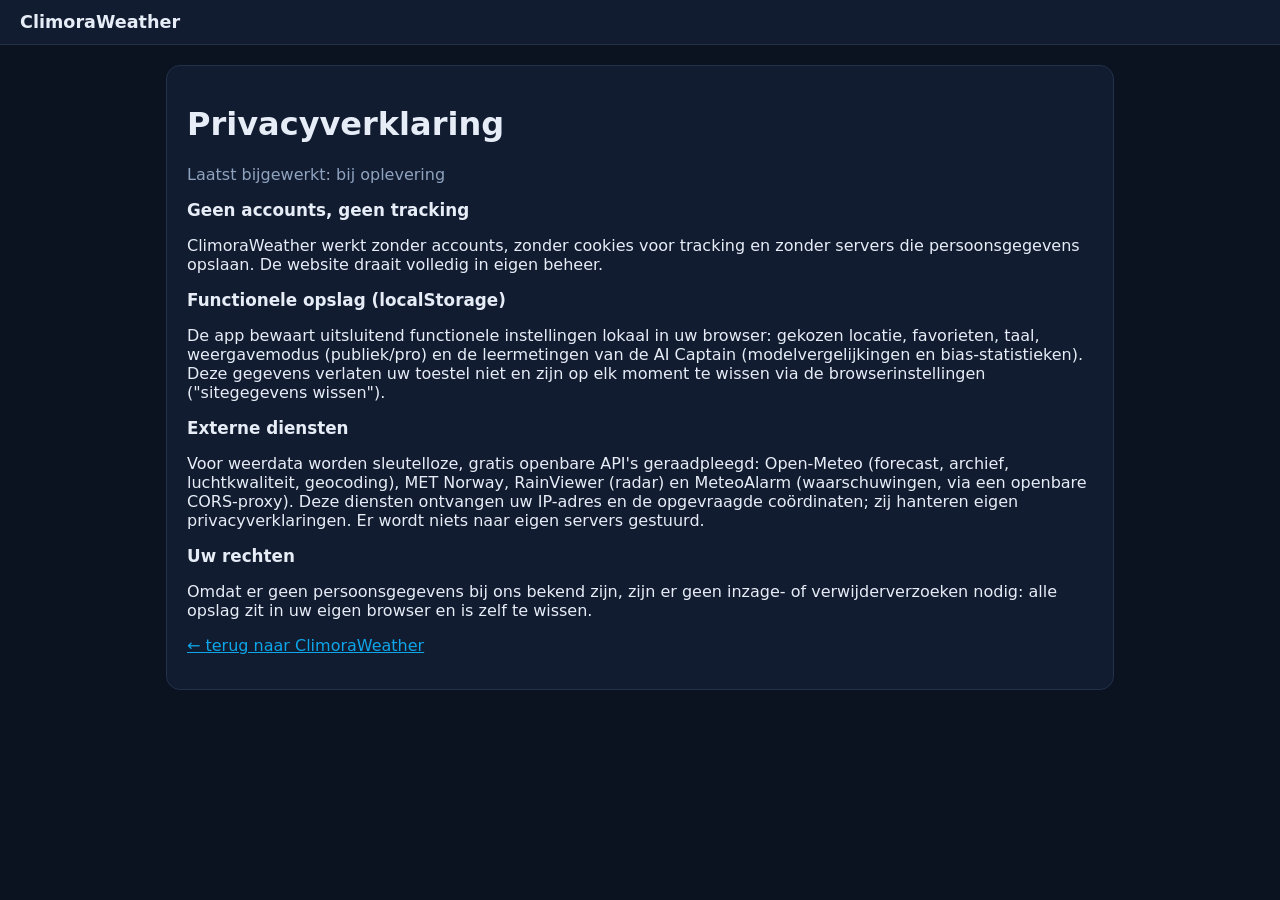
==== privacy.html @ faf6dd21 "feat: rebuild ClimoraWeather as self-hosted static weather website Replace the Python backend with a" ====
<!DOCTYPE html>
<html lang="nl">
<head>
  <meta charset="UTF-8" />
  <meta name="viewport" content="width=device-width, initial-scale=1.0" />
  <title>Privacyverklaring — ClimoraWeather</title>
  <link rel="stylesheet" href="css/style.css" />
</head>
<body>
  <header class="topbar">
    <div class="brand"><span class="brand-name">ClimoraWeather</span></div>
  </header>
  <main>
    <div class="card">
      <h1>Privacyverklaring</h1>
      <p class="muted">Laatst bijgewerkt: bij oplevering</p>
      <h2>Geen accounts, geen tracking</h2>
      <p>ClimoraWeather werkt zonder accounts, zonder cookies voor tracking en zonder servers die persoonsgegevens opslaan. De website draait volledig in eigen beheer.</p>
      <h2>Functionele opslag (localStorage)</h2>
      <p>De app bewaart uitsluitend functionele instellingen lokaal in uw browser: gekozen locatie, favorieten, taal, weergavemodus (publiek/pro) en de leermetingen van de AI Captain (modelvergelijkingen en bias-statistieken). Deze gegevens verlaten uw toestel niet en zijn op elk moment te wissen via de browserinstellingen ("sitegegevens wissen").</p>
      <h2>Externe diensten</h2>
      <p>Voor weerdata worden sleutelloze, gratis openbare API's geraadpleegd: Open-Meteo (forecast, archief, luchtkwaliteit, geocoding), MET Norway, RainViewer (radar) en MeteoAlarm (waarschuwingen, via een openbare CORS-proxy). Deze diensten ontvangen uw IP-adres en de opgevraagde coördinaten; zij hanteren eigen privacyverklaringen. Er wordt niets naar eigen servers gestuurd.</p>
      <h2>Uw rechten</h2>
      <p>Omdat er geen persoonsgegevens bij ons bekend zijn, zijn er geen inzage- of verwijderverzoeken nodig: alle opslag zit in uw eigen browser en is zelf te wissen.</p>
      <p><a href="index.html">← terug naar ClimoraWeather</a></p>
    </div>
  </main>
</body>
</html>
---- css/style.css ----
:root {
  --bg: #0b1220;
  --bg-card: #121c30;
  --bg-hover: #1a2740;
  --text: #e6edf7;
  --muted: #8fa3bf;
  --accent: #0ea5e9;
  --accent-soft: rgba(14, 165, 233, 0.15);
  --warn: #f59e0b;
  --danger: #ef4444;
  --good: #22c55e;
  --border: #22304a;
  --radius: 14px;
}

* { box-sizing: border-box; }

body {
  margin: 0;
  font-family: "Segoe UI", system-ui, -apple-system, sans-serif;
  background: var(--bg);
  color: var(--text);
  min-height: 100vh;
}

a { color: var(--accent); }

.hidden { display: none !important; }
.muted { color: var(--muted); }
.small { font-size: 0.85rem; }

/* ── Topbar ─────────────────────────────────────────── */
.topbar {
  display: flex;
  align-items: center;
  gap: 16px;
  padding: 12px 20px;
  background: var(--bg-card);
  border-bottom: 1px solid var(--border);
  position: sticky;
  top: 0;
  z-index: 1000;
  flex-wrap: wrap;
}

.brand { display: flex; align-items: center; gap: 8px; font-weight: 700; font-size: 1.1rem; }
.brand-icon { width: 28px; height: 28px; }

.search-wrap { position: relative; flex: 1 1 240px; max-width: 420px; }
#search-input {
  width: 100%;
  padding: 9px 14px;
  border-radius: 999px;
  border: 1px solid var(--border);
  background: var(--bg);
  color: var(--text);
  outline: none;
}
#search-input:focus { border-color: var(--accent); }

.search-results {
  position: absolute;
  top: 110%;
  left: 0; right: 0;
  background: var(--bg-card);
  border: 1px solid var(--border);
  border-radius: var(--radius);
  overflow: hidden;
  z-index: 1100;
  max-height: 320px;
  overflow-y: auto;
}
.search-result {
  padding: 10px 14px;
  cursor: pointer;
  display: flex;
  justify-content: space-between;
  gap: 8px;
}
.search-result:hover { background: var(--bg-hover); }

.controls { display: flex; align-items: center; gap: 8px; margin-left: auto; }
.controls select {
  background: var(--bg);
  color: var(--text);
  border: 1px solid var(--border);
  border-radius: 8px;
  padding: 7px 10px;
}
.btn-mode {
  background: var(--accent-soft);
  color: var(--accent);
  border: 1px solid var(--accent);
  border-radius: 999px;
  padding: 7px 16px;
  cursor: pointer;
  font-weight: 600;
}
.btn-small {
  background: transparent;
  border: 1px solid var(--border);
  color: var(--text);
  border-radius: 8px;
  padding: 5px 10px;
  cursor: pointer;
}

/* ── Layout ─────────────────────────────────────────── */
main { max-width: 980px; margin: 0 auto; padding: 20px 16px 60px; }

.loading { text-align: center; padding: 80px 0; }
.spinner {
  width: 42px; height: 42px;
  border: 4px solid var(--border);
  border-top-color: var(--accent);
  border-radius: 50%;
  margin: 0 auto 16px;
  animation: spin 0.9s linear infinite;
}
@keyframes spin { to { transform: rotate(360deg); } }

.error-banner {
  background: rgba(239, 68, 68, 0.12);
  border: 1px solid var(--danger);
  color: #fca5a5;
  padding: 12px 16px;
  border-radius: var(--radius);
  margin-bottom: 16px;
}

.location-bar { display: flex; align-items: baseline; gap: 12px; margin: 8px 0 16px; flex-wrap: wrap; }
.location-bar h1 { margin: 0; font-size: 1.5rem; }

.warnings {
  background: rgba(245, 158, 11, 0.12);
  border: 1px solid var(--warn);
  border-radius: var(--radius);
  padding: 12px 16px;
  margin-bottom: 16px;
}
.warnings .warn-item { margin: 4px 0; }
.warnings .warn-level { font-weight: 700; margin-right: 8px; }

.card {
  background: var(--bg-card);
  border: 1px solid var(--border);
  border-radius: var(--radius);
  padding: 18px 20px;
  margin-bottom: 18px;
}
.card h2 { margin: 0 0 14px; font-size: 1.05rem; }

/* ── Hero ───────────────────────────────────────────── */
.hero { display: flex; gap: 24px; align-items: center; flex-wrap: wrap; margin-bottom: 18px; }
.hero-main { display: flex; align-items: center; gap: 18px; }
.hero-icon svg { width: 96px; height: 96px; }
.hero-temp { font-size: 3.2rem; font-weight: 700; line-height: 1; }
.hero-desc { font-size: 1.15rem; margin-top: 4px; }
.hero-stats {
  display: grid;
  grid-template-columns: repeat(auto-fit, minmax(110px, 1fr));
  gap: 10px;
  flex: 1;
  min-width: 260px;
}
.hero-stat {
  background: var(--bg);
  border: 1px solid var(--border);
  border-radius: 10px;
  padding: 10px 12px;
}
.hero-stat .label { color: var(--muted); font-size: 0.75rem; text-transform: uppercase; letter-spacing: 0.04em; }
.hero-stat .value { font-size: 1.05rem; font-weight: 600; margin-top: 3px; }

/* ── Outdoor score ──────────────────────────────────── */
.outdoor-row { display: flex; align-items: center; gap: 20px; flex-wrap: wrap; }
.outdoor-score {
  font-size: 2.6rem;
  font-weight: 800;
  width: 96px; height: 96px;
  display: flex; align-items: center; justify-content: center;
  border-radius: 50%;
  background: var(--accent-soft);
  color: var(--accent);
  border: 3px solid var(--accent);
  flex-shrink: 0;
}
.outdoor-detail { flex: 1; min-width: 220px; }
.outdoor-detail .bar { height: 8px; border-radius: 4px; background: var(--border); margin: 6px 0 10px; }
.outdoor-detail .bar > span { display: block; height: 100%; border-radius: 4px; background: var(--accent); }

/* ── Hourly ─────────────────────────────────────────── */
.hscroll { overflow-x: auto; }
.hourly-strip { display: flex; gap: 6px; overflow-x: auto; padding-top: 10px; }
.hour-cell {
  min-width: 64px;
  background: var(--bg);
  border: 1px solid var(--border);
  border-radius: 10px;
  padding: 8px 6px;
  text-align: center;
  font-size: 0.8rem;
}
.hour-cell .h-time { color: var(--muted); }
.hour-cell .h-temp { font-weight: 700; font-size: 0.95rem; margin: 3px 0; }
.hour-cell .h-precip { color: #60a5fa; }

/* ── Daily rows ─────────────────────────────────────── */
.day-row {
  display: grid;
  grid-template-columns: 92px 40px 1fr 70px 70px 84px;
  gap: 10px;
  align-items: center;
  padding: 9px 10px;
  border-radius: 10px;
  cursor: default;
}
.day-row:nth-child(even) { background: var(--bg); }
.day-row .d-name { font-weight: 600; }
.day-row .d-icon svg { width: 28px; height: 28px; }
.day-row .d-range { text-align: right; }
.day-row .d-tmin { color: var(--muted); }
.day-row .d-precip { text-align: right; color: #60a5fa; font-size: 0.85rem; }
.temp-bar { position: relative; height: 6px; background: var(--border); border-radius: 3px; }
.temp-bar > span { position: absolute; height: 100%; border-radius: 3px; background: linear-gradient(90deg, #38bdf8, #f97316); }

.regime-row {
  display: flex;
  gap: 14px;
  align-items: baseline;
  padding: 8px 10px;
  border-radius: 10px;
  flex-wrap: wrap;
}
.regime-row:nth-child(even) { background: var(--bg); }
.regime-row .r-dates { min-width: 150px; font-weight: 600; }
.regime-badge {
  display: inline-block;
  background: var(--accent-soft);
  color: var(--accent);
  border-radius: 999px;
  padding: 3px 12px;
  font-size: 0.8rem;
  font-weight: 600;
}

/* ── Radar ──────────────────────────────────────────── */
.radar-map { height: 340px; border-radius: 10px; overflow: hidden; z-index: 0; }

/* ── Air quality ────────────────────────────────────── */
.air-grid { display: grid; grid-template-columns: repeat(auto-fit, minmax(120px, 1fr)); gap: 10px; }
.air-item { background: var(--bg); border: 1px solid var(--border); border-radius: 10px; padding: 10px 12px; }
.air-item .label { color: var(--muted); font-size: 0.75rem; text-transform: uppercase; }
.air-item .value { font-size: 1.1rem; font-weight: 700; margin-top: 3px; }

/* ── Pro panels ─────────────────────────────────────── */
.weight-row { display: flex; align-items: center; gap: 12px; margin: 8px 0; }
.weight-row .w-name { min-width: 130px; }
.weight-row .w-bar { flex: 1; height: 10px; background: var(--border); border-radius: 5px; overflow: hidden; }
.weight-row .w-bar > span { display: block; height: 100%; background: var(--accent); }
.weight-row .w-pct { min-width: 48px; text-align: right; font-variant-numeric: tabular-nums; }

.insight-item { padding: 8px 0; border-top: 1px solid var(--border); font-size: 0.9rem; }
.insight-item:first-child { border-top: none; }

.footer { text-align: center; color: var(--muted); font-size: 0.85rem; padding: 30px 16px; border-top: 1px solid var(--border); }

@media (max-width: 640px) {
  .day-row { grid-template-columns: 76px 32px 1fr 60px 60px; }
  .day-row .d-precip { display: none; }
  .hero-temp { font-size: 2.4rem; }
}
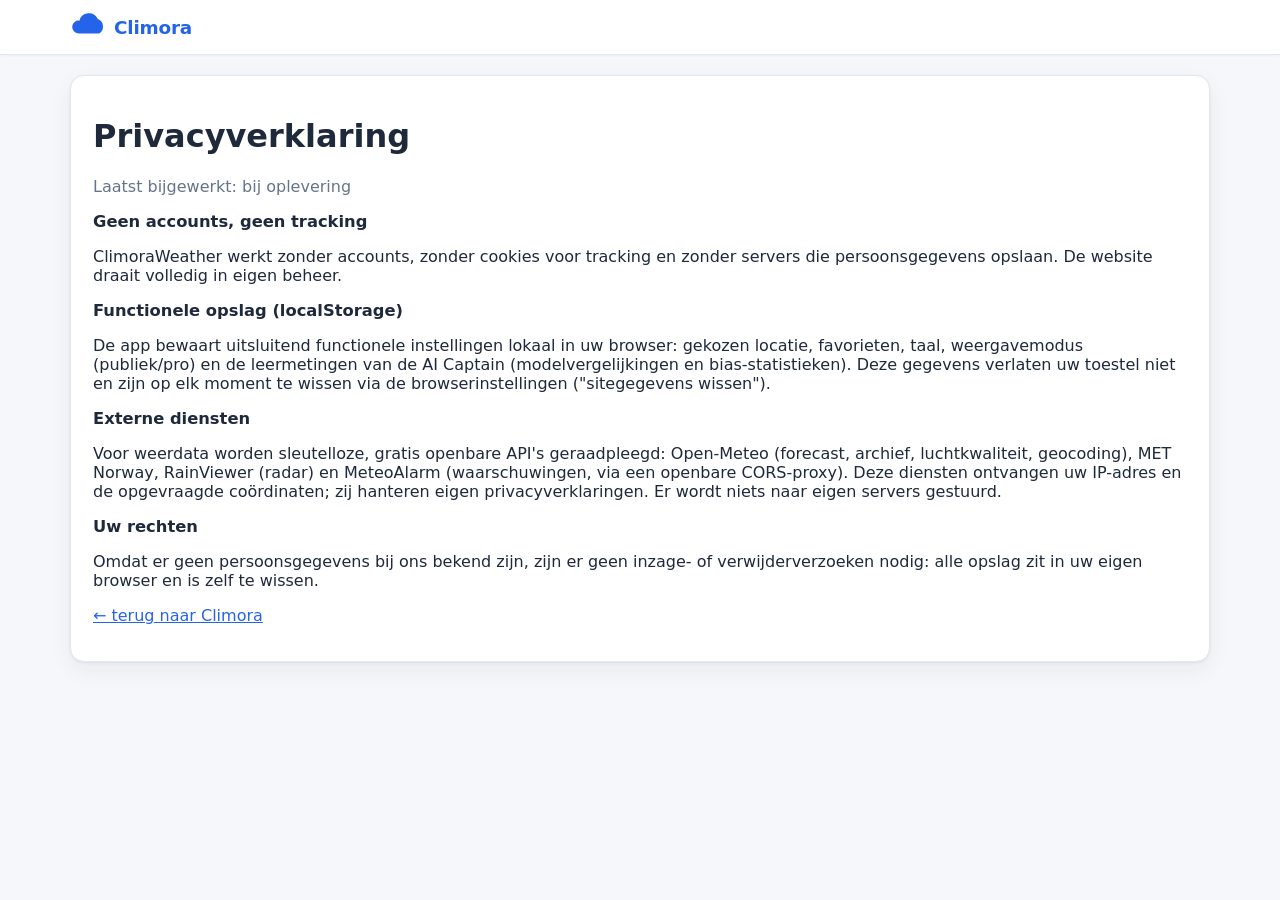
==== commit 49300312: "feat: rebuild UI to match example — light theme, desktop nav, quick overview, 24h chart Co-authored-" ====
--- a/privacy.html
+++ b/privacy.html
@@ -8,7 +8,12 @@
 </head>
 <body>
   <header class="topbar">
-    <div class="brand"><span class="brand-name">ClimoraWeather</span></div>
+    <div class="topbar-inner">
+      <div class="brand">
+        <svg class="brand-icon" viewBox="0 0 32 32" aria-hidden="true"><circle cx="22" cy="11" r="5" fill="#f59e0b"/><path d="M8 22a6 6 0 1 1 .9-11.94A9 9 0 0 1 26 8.5 7.5 7.5 0 0 1 27.5 22z" fill="#2563eb"/></svg>
+        <span class="brand-name">Climora</span>
+      </div>
+    </div>
   </header>
   <main>
     <div class="card">
@@ -22,7 +27,7 @@
       <p>Voor weerdata worden sleutelloze, gratis openbare API's geraadpleegd: Open-Meteo (forecast, archief, luchtkwaliteit, geocoding), MET Norway, RainViewer (radar) en MeteoAlarm (waarschuwingen, via een openbare CORS-proxy). Deze diensten ontvangen uw IP-adres en de opgevraagde coördinaten; zij hanteren eigen privacyverklaringen. Er wordt niets naar eigen servers gestuurd.</p>
       <h2>Uw rechten</h2>
       <p>Omdat er geen persoonsgegevens bij ons bekend zijn, zijn er geen inzage- of verwijderverzoeken nodig: alle opslag zit in uw eigen browser en is zelf te wissen.</p>
-      <p><a href="index.html">← terug naar ClimoraWeather</a></p>
+      <p><a href="index.html">← terug naar Climora</a></p>
     </div>
   </main>
 </body>
--- a/css/style.css
+++ b/css/style.css
@@ -1,15 +1,17 @@
+/* ClimoraWeather — licht thema, desktop-first (voorbeeld: lichte kaarten,
+ * blauwe accenten, navigatiebalk bovenaan). */
 :root {
-  --bg: #0b1220;
-  --bg-card: #121c30;
-  --bg-hover: #1a2740;
-  --text: #e6edf7;
-  --muted: #8fa3bf;
-  --accent: #0ea5e9;
-  --accent-soft: rgba(14, 165, 233, 0.15);
-  --warn: #f59e0b;
-  --danger: #ef4444;
-  --good: #22c55e;
-  --border: #22304a;
+  --bg: #f5f7fa;
+  --card: #ffffff;
+  --border: #e2e8f0;
+  --text: #1e293b;
+  --muted: #64748b;
+  --accent: #2563eb;
+  --accent-soft: #eff6ff;
+  --good: #16a34a;
+  --warn: #d97706;
+  --danger: #dc2626;
+  --shadow: 0 1px 3px rgba(15, 23, 42, 0.06), 0 8px 24px rgba(15, 23, 42, 0.06);
   --radius: 14px;
 }
 
@@ -20,253 +22,353 @@
   font-family: "Segoe UI", system-ui, -apple-system, sans-serif;
   background: var(--bg);
   color: var(--text);
-  min-height: 100vh;
+  font-variant-numeric: tabular-nums;
 }
 
 a { color: var(--accent); }
-
 .hidden { display: none !important; }
 .muted { color: var(--muted); }
 .small { font-size: 0.85rem; }
 
-/* ── Topbar ─────────────────────────────────────────── */
+/* ── Laadscherm ─────────────────────────────────────── */
+.loading-screen {
+  min-height: 100vh;
+  display: flex;
+  flex-direction: column;
+  align-items: center;
+  justify-content: center;
+  gap: 10px;
+}
+.spinner {
+  width: 44px; height: 44px;
+  border: 4px solid var(--border);
+  border-top-color: var(--accent);
+  border-radius: 50%;
+  animation: spin 0.9s linear infinite;
+}
+@keyframes spin { to { transform: rotate(360deg); } }
+.loading-brand { font-weight: 700; font-size: 1.15rem; margin: 8px 0 0; }
+.loading-step { color: var(--muted); font-size: 0.9rem; }
+
+/* ── Header ─────────────────────────────────────────── */
 .topbar {
-  display: flex;
-  align-items: center;
-  gap: 16px;
-  padding: 12px 20px;
-  background: var(--bg-card);
+  background: var(--card);
   border-bottom: 1px solid var(--border);
   position: sticky;
   top: 0;
   z-index: 1000;
+  box-shadow: 0 1px 2px rgba(15, 23, 42, 0.04);
+}
+.topbar-inner {
+  max-width: 1180px;
+  margin: 0 auto;
+  padding: 10px 20px;
+  display: flex;
+  align-items: center;
+  gap: 20px;
   flex-wrap: wrap;
 }
-
-.brand { display: flex; align-items: center; gap: 8px; font-weight: 700; font-size: 1.1rem; }
-.brand-icon { width: 28px; height: 28px; }
-
-.search-wrap { position: relative; flex: 1 1 240px; max-width: 420px; }
-#search-input {
+.brand { display: flex; align-items: center; gap: 10px; cursor: pointer; }
+.brand-icon { width: 34px; height: 34px; }
+.brand-name { font-weight: 800; font-size: 1.15rem; color: var(--accent); letter-spacing: -0.01em; }
+.brand-loc {
+  display: block;
+  font-weight: 800;
+  font-size: 0.72rem;
+  letter-spacing: 0.14em;
+  text-transform: uppercase;
+  color: var(--muted);
+}
+
+.nav-tabs { display: flex; gap: 4px; flex-wrap: wrap; }
+.nav-tab {
+  border: none;
+  background: transparent;
+  color: var(--muted);
+  font-weight: 600;
+  font-size: 0.86rem;
+  padding: 8px 14px;
+  border-radius: 10px;
+  cursor: pointer;
+  transition: background 0.15s, color 0.15s;
+}
+.nav-tab:hover { background: var(--accent-soft); color: var(--accent); }
+.nav-tab.active { background: var(--accent-soft); color: var(--accent); font-weight: 700; }
+
+.topbar-right { margin-left: auto; display: flex; align-items: center; gap: 10px; }
+.live-clock { font-size: 0.8rem; color: var(--muted); font-weight: 600; }
+.topbar-right select {
+  border: 1px solid var(--border);
+  border-radius: 8px;
+  padding: 6px 8px;
+  background: var(--card);
+  color: var(--text);
+  font-weight: 600;
+}
+.icon-btn {
+  width: 36px; height: 36px;
+  border: 1px solid var(--border);
+  background: var(--card);
+  border-radius: 10px;
+  cursor: pointer;
+  color: var(--text);
+  display: flex; align-items: center; justify-content: center;
+}
+.icon-btn svg { width: 17px; height: 17px; }
+.icon-btn:hover { background: var(--accent-soft); color: var(--accent); border-color: var(--accent); }
+
+.search-panel {
+  max-width: 1180px;
+  margin: 0 auto;
+  padding: 0 20px 12px;
+  position: relative;
+}
+.search-panel input {
   width: 100%;
-  padding: 9px 14px;
-  border-radius: 999px;
-  border: 1px solid var(--border);
-  background: var(--bg);
-  color: var(--text);
+  padding: 10px 16px;
+  border-radius: 10px;
+  border: 1px solid var(--border);
+  font-size: 0.95rem;
   outline: none;
 }
-#search-input:focus { border-color: var(--accent); }
-
+.search-panel input:focus { border-color: var(--accent); }
 .search-results {
   position: absolute;
-  top: 110%;
-  left: 0; right: 0;
-  background: var(--bg-card);
+  left: 20px; right: 20px;
+  background: var(--card);
   border: 1px solid var(--border);
   border-radius: var(--radius);
+  box-shadow: var(--shadow);
   overflow: hidden;
-  z-index: 1100;
   max-height: 320px;
   overflow-y: auto;
 }
 .search-result {
-  padding: 10px 14px;
+  padding: 10px 16px;
   cursor: pointer;
   display: flex;
   justify-content: space-between;
-  gap: 8px;
-}
-.search-result:hover { background: var(--bg-hover); }
-
-.controls { display: flex; align-items: center; gap: 8px; margin-left: auto; }
-.controls select {
-  background: var(--bg);
-  color: var(--text);
-  border: 1px solid var(--border);
-  border-radius: 8px;
-  padding: 7px 10px;
-}
-.btn-mode {
-  background: var(--accent-soft);
-  color: var(--accent);
-  border: 1px solid var(--accent);
-  border-radius: 999px;
-  padding: 7px 16px;
-  cursor: pointer;
-  font-weight: 600;
-}
-.btn-small {
-  background: transparent;
-  border: 1px solid var(--border);
-  color: var(--text);
-  border-radius: 8px;
-  padding: 5px 10px;
-  cursor: pointer;
-}
+  gap: 10px;
+}
+.search-result:hover { background: var(--accent-soft); }
 
 /* ── Layout ─────────────────────────────────────────── */
-main { max-width: 980px; margin: 0 auto; padding: 20px 16px 60px; }
-
-.loading { text-align: center; padding: 80px 0; }
-.spinner {
-  width: 42px; height: 42px;
-  border: 4px solid var(--border);
-  border-top-color: var(--accent);
-  border-radius: 50%;
-  margin: 0 auto 16px;
-  animation: spin 0.9s linear infinite;
-}
-@keyframes spin { to { transform: rotate(360deg); } }
-
-.error-banner {
-  background: rgba(239, 68, 68, 0.12);
-  border: 1px solid var(--danger);
-  color: #fca5a5;
+main { max-width: 1180px; margin: 0 auto; padding: 20px; }
+
+.error-banner, .warnings {
+  max-width: 1180px;
+  margin: 14px auto 0;
   padding: 12px 16px;
   border-radius: var(--radius);
-  margin-bottom: 16px;
-}
-
-.location-bar { display: flex; align-items: baseline; gap: 12px; margin: 8px 0 16px; flex-wrap: wrap; }
-.location-bar h1 { margin: 0; font-size: 1.5rem; }
-
-.warnings {
-  background: rgba(245, 158, 11, 0.12);
-  border: 1px solid var(--warn);
-  border-radius: var(--radius);
-  padding: 12px 16px;
-  margin-bottom: 16px;
-}
+}
+.error-banner { background: #fef2f2; border: 1px solid #fecaca; color: #b91c1c; }
+.warnings { background: #fffbeb; border: 1px solid #fde68a; }
 .warnings .warn-item { margin: 4px 0; }
 .warnings .warn-level { font-weight: 700; margin-right: 8px; }
+.warnings.code-rood { background: #fef2f2; border-color: #fca5a5; }
+.warnings.code-oranje { background: #fff7ed; border-color: #fdba74; }
 
 .card {
-  background: var(--bg-card);
+  background: var(--card);
   border: 1px solid var(--border);
   border-radius: var(--radius);
-  padding: 18px 20px;
-  margin-bottom: 18px;
-}
-.card h2 { margin: 0 0 14px; font-size: 1.05rem; }
-
-/* ── Hero ───────────────────────────────────────────── */
-.hero { display: flex; gap: 24px; align-items: center; flex-wrap: wrap; margin-bottom: 18px; }
-.hero-main { display: flex; align-items: center; gap: 18px; }
-.hero-icon svg { width: 96px; height: 96px; }
-.hero-temp { font-size: 3.2rem; font-weight: 700; line-height: 1; }
-.hero-desc { font-size: 1.15rem; margin-top: 4px; }
-.hero-stats {
-  display: grid;
-  grid-template-columns: repeat(auto-fit, minmax(110px, 1fr));
-  gap: 10px;
-  flex: 1;
-  min-width: 260px;
-}
-.hero-stat {
-  background: var(--bg);
-  border: 1px solid var(--border);
-  border-radius: 10px;
-  padding: 10px 12px;
-}
-.hero-stat .label { color: var(--muted); font-size: 0.75rem; text-transform: uppercase; letter-spacing: 0.04em; }
-.hero-stat .value { font-size: 1.05rem; font-weight: 600; margin-top: 3px; }
-
-/* ── Outdoor score ──────────────────────────────────── */
-.outdoor-row { display: flex; align-items: center; gap: 20px; flex-wrap: wrap; }
-.outdoor-score {
-  font-size: 2.6rem;
+  padding: 20px 22px;
+  box-shadow: var(--shadow);
+}
+.card h2 { margin: 0 0 12px; font-size: 1.02rem; }
+.section-title { font-size: 1.02rem; margin: 22px 4px 12px; }
+
+.grid-2 { display: grid; grid-template-columns: 1.15fr 1fr; gap: 16px; }
+.grid-4 { display: grid; grid-template-columns: repeat(4, 1fr); gap: 16px; }
+
+/* ── Hero-kaart ─────────────────────────────────────── */
+.hero-verdict { color: var(--good); font-size: 1.15rem; margin-bottom: 6px; }
+.hero-verdict.moderate { color: var(--warn); }
+.hero-verdict.bad { color: var(--danger); }
+.hero-temp-row { display: flex; align-items: baseline; gap: 14px; flex-wrap: wrap; }
+.hero-temp { font-size: 3.6rem; font-weight: 800; letter-spacing: -0.03em; }
+.hero-feels { color: var(--muted); font-size: 0.95rem; }
+.hero-desc { margin: 6px 0 14px; font-size: 0.98rem; }
+.hero-details { list-style: none; margin: 0; padding: 0; }
+.hero-details li {
+  padding: 5px 0;
+  border-top: 1px solid var(--border);
+  font-size: 0.9rem;
+  color: var(--muted);
+}
+.hero-details li strong { color: var(--text); }
+
+/* ── Radar-kaart ────────────────────────────────────── */
+.radar-card-head { display: flex; align-items: center; justify-content: space-between; margin-bottom: 10px; }
+.radar-card-head h2 { margin: 0; }
+.hd-live {
+  font-size: 0.65rem;
   font-weight: 800;
-  width: 96px; height: 96px;
-  display: flex; align-items: center; justify-content: center;
-  border-radius: 50%;
-  background: var(--accent-soft);
-  color: var(--accent);
-  border: 3px solid var(--accent);
-  flex-shrink: 0;
-}
-.outdoor-detail { flex: 1; min-width: 220px; }
-.outdoor-detail .bar { height: 8px; border-radius: 4px; background: var(--border); margin: 6px 0 10px; }
-.outdoor-detail .bar > span { display: block; height: 100%; border-radius: 4px; background: var(--accent); }
-
-/* ── Hourly ─────────────────────────────────────────── */
-.hscroll { overflow-x: auto; }
-.hourly-strip { display: flex; gap: 6px; overflow-x: auto; padding-top: 10px; }
+  letter-spacing: 0.12em;
+  color: var(--danger);
+  background: #fef2f2;
+  border: 1px solid #fecaca;
+  border-radius: 999px;
+  padding: 3px 9px;
+}
+.radar-mini { height: 230px; border-radius: 10px; overflow: hidden; z-index: 0; }
+.radar-line { margin: 10px 2px 4px; font-size: 0.9rem; }
+.btn-primary {
+  margin-top: 10px;
+  width: 100%;
+  padding: 10px 16px;
+  border: none;
+  border-radius: 10px;
+  background: var(--accent);
+  color: #fff;
+  font-weight: 700;
+  font-size: 0.9rem;
+  cursor: pointer;
+}
+.btn-primary:hover { background: #1d4ed8; }
+.btn-secondary {
+  margin-top: 12px;
+  width: 100%;
+  padding: 9px 16px;
+  border: 1px solid var(--border);
+  border-radius: 10px;
+  background: var(--card);
+  color: var(--text);
+  font-weight: 600;
+  font-size: 0.85rem;
+  cursor: pointer;
+}
+.btn-secondary:hover { background: var(--accent-soft); border-color: var(--accent); color: var(--accent); }
+
+/* ── Snel overzicht ─────────────────────────────────── */
+.ov-card { padding: 16px 18px; }
+.ov-card .ov-label {
+  display: flex; align-items: center; gap: 7px;
+  font-size: 0.72rem;
+  font-weight: 700;
+  text-transform: uppercase;
+  letter-spacing: 0.08em;
+  color: var(--muted);
+  margin-bottom: 8px;
+}
+.ov-card .ov-icon { width: 17px; height: 17px; }
+.ov-value { font-size: 1.7rem; font-weight: 800; letter-spacing: -0.02em; }
+.ov-value.good { color: var(--good); }
+.ov-value.warn { color: var(--warn); }
+.ov-value.bad { color: var(--danger); }
+.ov-sub { font-size: 0.85rem; color: var(--muted); margin-top: 3px; }
+.ov-sub + .ov-sub { margin-top: 1px; }
+
+/* ── 24-uursblok ────────────────────────────────────── */
+.hour-strip { display: flex; gap: 6px; overflow-x: auto; padding: 12px 0 4px; }
 .hour-cell {
-  min-width: 64px;
-  background: var(--bg);
+  min-width: 62px;
   border: 1px solid var(--border);
   border-radius: 10px;
   padding: 8px 6px;
   text-align: center;
-  font-size: 0.8rem;
-}
-.hour-cell .h-time { color: var(--muted); }
-.hour-cell .h-temp { font-weight: 700; font-size: 0.95rem; margin: 3px 0; }
-.hour-cell .h-precip { color: #60a5fa; }
-
-/* ── Daily rows ─────────────────────────────────────── */
+  font-size: 0.78rem;
+}
+.hour-cell.now { border-color: var(--accent); background: var(--accent-soft); }
+.hour-cell .h-time { color: var(--muted); font-weight: 600; }
+.hour-cell .h-icon svg { width: 26px; height: 26px; }
+.hour-cell .h-temp { font-weight: 700; font-size: 0.92rem; margin: 2px 0; }
+.hour-cell .h-precip { color: var(--accent); }
+.hscroll { overflow-x: auto; }
+
+/* ── Dagrijen ───────────────────────────────────────── */
 .day-row {
   display: grid;
-  grid-template-columns: 92px 40px 1fr 70px 70px 84px;
+  grid-template-columns: 108px 36px 1fr 74px 80px;
   gap: 10px;
   align-items: center;
-  padding: 9px 10px;
-  border-radius: 10px;
-  cursor: default;
-}
-.day-row:nth-child(even) { background: var(--bg); }
-.day-row .d-name { font-weight: 600; }
+  padding: 10px 12px;
+  border-radius: 10px;
+  border: 1px solid transparent;
+  cursor: pointer;
+}
+.day-row:hover { background: var(--accent-soft); }
+.day-row.selected { border-color: var(--accent); background: var(--accent-soft); }
+.day-row .d-name { font-weight: 600; font-size: 0.92rem; }
+.day-row .d-name .d-ai {
+  display: inline-block;
+  font-size: 0.62rem;
+  font-weight: 800;
+  color: #7c3aed;
+  background: #f3e8ff;
+  border-radius: 999px;
+  padding: 1px 7px;
+  margin-left: 6px;
+  vertical-align: middle;
+}
 .day-row .d-icon svg { width: 28px; height: 28px; }
-.day-row .d-range { text-align: right; }
+.day-row .d-label { color: var(--muted); font-size: 0.8rem; }
+.day-row .d-precip { text-align: right; color: var(--accent); font-size: 0.85rem; }
+.day-row .d-range { text-align: right; white-space: nowrap; }
 .day-row .d-tmin { color: var(--muted); }
-.day-row .d-precip { text-align: right; color: #60a5fa; font-size: 0.85rem; }
 .temp-bar { position: relative; height: 6px; background: var(--border); border-radius: 3px; }
-.temp-bar > span { position: absolute; height: 100%; border-radius: 3px; background: linear-gradient(90deg, #38bdf8, #f97316); }
-
-.regime-row {
-  display: flex;
-  gap: 14px;
-  align-items: baseline;
-  padding: 8px 10px;
-  border-radius: 10px;
-  flex-wrap: wrap;
-}
-.regime-row:nth-child(even) { background: var(--bg); }
-.regime-row .r-dates { min-width: 150px; font-weight: 600; }
-.regime-badge {
-  display: inline-block;
-  background: var(--accent-soft);
-  color: var(--accent);
-  border-radius: 999px;
-  padding: 3px 12px;
-  font-size: 0.8rem;
-  font-weight: 600;
-}
-
-/* ── Radar ──────────────────────────────────────────── */
-.radar-map { height: 340px; border-radius: 10px; overflow: hidden; z-index: 0; }
-
-/* ── Air quality ────────────────────────────────────── */
-.air-grid { display: grid; grid-template-columns: repeat(auto-fit, minmax(120px, 1fr)); gap: 10px; }
-.air-item { background: var(--bg); border: 1px solid var(--border); border-radius: 10px; padding: 10px 12px; }
-.air-item .label { color: var(--muted); font-size: 0.75rem; text-transform: uppercase; }
-.air-item .value { font-size: 1.1rem; font-weight: 700; margin-top: 3px; }
-
-/* ── Pro panels ─────────────────────────────────────── */
+.temp-bar > span { position: absolute; height: 100%; border-radius: 3px; background: linear-gradient(90deg, #60a5fa, #f97316); }
+
+/* ── Regimes ────────────────────────────────────────── */
+.regime-row { display: flex; gap: 12px; padding: 10px 4px; border-top: 1px solid var(--border); }
+.regime-row:first-child { border-top: none; }
+.regime-row .r-icon { font-size: 1.2rem; }
+.regime-row .r-body { flex: 1; min-width: 0; }
+.regime-row .r-head { display: flex; align-items: baseline; gap: 10px; flex-wrap: wrap; }
+.regime-row .r-name { font-weight: 700; font-size: 0.9rem; }
+.regime-row .r-days { color: var(--muted); font-size: 0.78rem; margin-left: auto; }
+.regime-row .r-pct { font-weight: 800; color: #7c3aed; }
+.regime-row .r-bar { height: 4px; border-radius: 2px; background: var(--border); margin: 5px 0; overflow: hidden; }
+.regime-row .r-bar > span { display: block; height: 100%; background: linear-gradient(90deg, #a78bfa, #ddd6fe); }
+.regime-row .r-desc { font-size: 0.8rem; color: var(--muted); }
+.regime-row .r-meta { font-size: 0.75rem; color: var(--muted); margin-top: 3px; display: flex; gap: 12px; flex-wrap: wrap; }
+
+/* ── Radar-pagina ───────────────────────────────────── */
+.radar-map { height: 460px; border-radius: 10px; overflow: hidden; z-index: 0; }
+
+/* ── Pro-panelen ────────────────────────────────────── */
 .weight-row { display: flex; align-items: center; gap: 12px; margin: 8px 0; }
-.weight-row .w-name { min-width: 130px; }
+.weight-row .w-name { min-width: 130px; font-size: 0.88rem; }
 .weight-row .w-bar { flex: 1; height: 10px; background: var(--border); border-radius: 5px; overflow: hidden; }
 .weight-row .w-bar > span { display: block; height: 100%; background: var(--accent); }
-.weight-row .w-pct { min-width: 48px; text-align: right; font-variant-numeric: tabular-nums; }
-
-.insight-item { padding: 8px 0; border-top: 1px solid var(--border); font-size: 0.9rem; }
+.weight-row .w-pct { min-width: 44px; text-align: right; font-weight: 700; }
+.insight-item { padding: 8px 0; border-top: 1px solid var(--border); font-size: 0.88rem; }
 .insight-item:first-child { border-top: none; }
-
-.footer { text-align: center; color: var(--muted); font-size: 0.85rem; padding: 30px 16px; border-top: 1px solid var(--border); }
-
+.air-grid { display: grid; grid-template-columns: repeat(auto-fit, minmax(130px, 1fr)); gap: 10px; }
+.air-item { background: var(--bg); border: 1px solid var(--border); border-radius: 10px; padding: 10px 12px; }
+.air-item .label { color: var(--muted); font-size: 0.72rem; text-transform: uppercase; letter-spacing: 0.06em; }
+.air-item .value { font-size: 1.05rem; font-weight: 700; margin-top: 3px; }
+
+/* ── Footer + cookie ────────────────────────────────── */
+.footer { max-width: 1180px; margin: 0 auto; padding: 24px 20px 40px; font-size: 0.88rem; }
+.footer p { margin: 4px 0; }
+
+.cookie-notice {
+  position: fixed;
+  left: 16px; right: 16px; bottom: 16px;
+  max-width: 720px;
+  margin: 0 auto;
+  background: var(--card);
+  border: 1px solid var(--border);
+  border-radius: var(--radius);
+  box-shadow: var(--shadow);
+  padding: 14px 18px;
+  display: flex;
+  align-items: center;
+  gap: 14px;
+  z-index: 2000;
+  font-size: 0.85rem;
+  color: var(--muted);
+}
+.cookie-notice .btn-primary { width: auto; margin: 0; padding: 8px 18px; flex-shrink: 0; }
+
+@media (max-width: 900px) {
+  .grid-4 { grid-template-columns: repeat(2, 1fr); }
+}
 @media (max-width: 640px) {
-  .day-row { grid-template-columns: 76px 32px 1fr 60px 60px; }
+  .grid-2 { grid-template-columns: 1fr; }
+  .day-row { grid-template-columns: 92px 32px 1fr 64px; }
   .day-row .d-precip { display: none; }
-  .hero-temp { font-size: 2.4rem; }
-}
+  .nav-tabs { order: 3; width: 100%; overflow-x: auto; }
+  .live-clock { display: none; }
+}
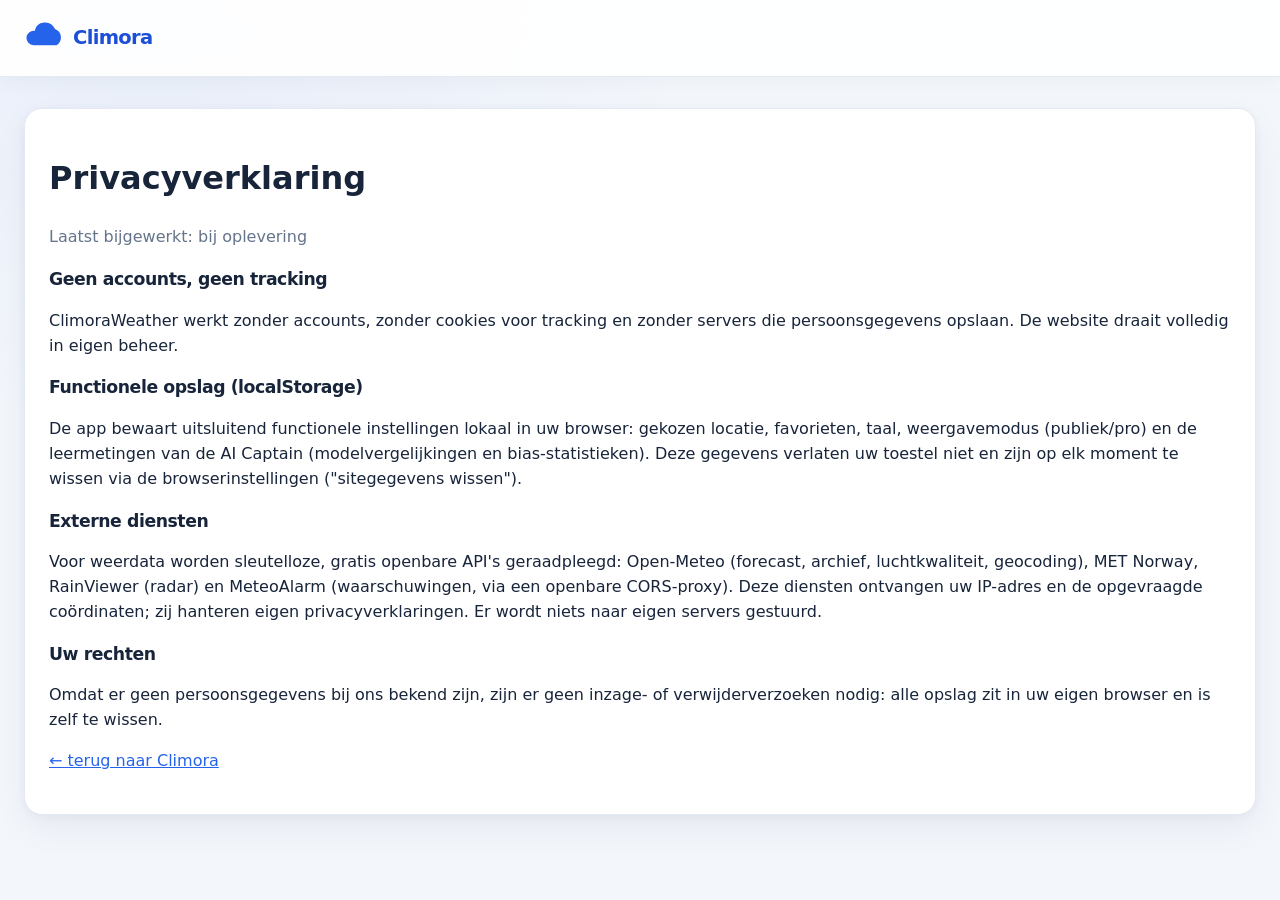
==== commit 4129d66c: "feat: install ui-refresh.css patch — 10 review rondes, donker thema, mobiele breakpoints Co-authored" ====
--- a/privacy.html
+++ b/privacy.html
@@ -5,6 +5,7 @@
   <meta name="viewport" content="width=device-width, initial-scale=1.0" />
   <title>Privacyverklaring — ClimoraWeather</title>
   <link rel="stylesheet" href="css/style.css" />
+  <link rel="stylesheet" href="css/ui-refresh.css" />
 </head>
 <body>
   <header class="topbar">
--- a/css/style.css
+++ b/css/style.css
@@ -181,22 +181,52 @@
 .grid-2 { display: grid; grid-template-columns: 1.15fr 1fr; gap: 16px; }
 .grid-4 { display: grid; grid-template-columns: repeat(4, 1fr); gap: 16px; }
 
-/* ── Hero-kaart ─────────────────────────────────────── */
-.hero-verdict { color: var(--good); font-size: 1.15rem; margin-bottom: 6px; }
-.hero-verdict.moderate { color: var(--warn); }
-.hero-verdict.bad { color: var(--danger); }
-.hero-temp-row { display: flex; align-items: baseline; gap: 14px; flex-wrap: wrap; }
-.hero-temp { font-size: 3.6rem; font-weight: 800; letter-spacing: -0.03em; }
-.hero-feels { color: var(--muted); font-size: 0.95rem; }
-.hero-desc { margin: 6px 0 14px; font-size: 0.98rem; }
+/* ── Hero-kaart: dynamische hemel-gradient ───── */
+.hero-card {
+  position: relative;
+  color: #fff;
+  border: none;
+  padding: 22px 24px;
+  border-radius: var(--radius);
+  box-shadow: 0 10px 30px rgba(15, 23, 42, 0.18);
+  overflow: hidden;
+  transition: background 0.6s ease;
+}
+.sky-clear { background: linear-gradient(135deg, #1d4ed8 0%, #3b82f6 45%, #60a5fa 100%); }
+.sky-cloudy { background: linear-gradient(135deg, #475569 0%, #64748b 55%, #94a3b8 100%); }
+.sky-rain { background: linear-gradient(135deg, #334155 0%, #475569 55%, #64748b 100%); }
+.sky-storm { background: linear-gradient(135deg, #0f172a 0%, #1e293b 55%, #334155 100%); }
+.sky-night { background: linear-gradient(135deg, #0f172a 0%, #1e293b 55%, #334155 100%); }
+.hero-top { display: flex; align-items: center; justify-content: space-between; gap: 10px; }
+.hero-verdict { color: #fff; font-size: 1.12rem; margin: 0; }
+.hero-verdict.moderate { color: #fde68a; }
+.hero-verdict.bad { color: #fecaca; }
+.hero-card .hd-live { color: #fff; background: rgba(255, 255, 255, 0.18); border-color: rgba(255, 255, 255, 0.35); }
+.hero-main { display: flex; align-items: center; gap: 18px; margin: 10px 0 2px; }
+.hero-icon svg { width: 84px; height: 84px; filter: drop-shadow(0 4px 10px rgba(0, 0, 0, 0.25)); }
+.hero-temp-block { display: flex; flex-direction: column; }
+.hero-temp { font-size: 4rem; font-weight: 800; letter-spacing: -0.04em; line-height: 1.05; }
+.hero-feels { color: rgba(255, 255, 255, 0.85); font-size: 0.92rem; }
+.hero-desc { margin: 4px 0 0; font-size: 0.98rem; color: rgba(255, 255, 255, 0.92); }
+.hero-chips { display: flex; flex-wrap: wrap; gap: 8px; margin: 12px 0 14px; }
+.chip {
+  background: rgba(255, 255, 255, 0.16);
+  border: 1px solid rgba(255, 255, 255, 0.28);
+  backdrop-filter: blur(6px);
+  border-radius: 999px;
+  padding: 4px 12px;
+  font-size: 0.8rem;
+  font-weight: 600;
+}
 .hero-details { list-style: none; margin: 0; padding: 0; }
 .hero-details li {
-  padding: 5px 0;
-  border-top: 1px solid var(--border);
+  padding: 6px 0;
+  border-top: 1px solid rgba(255, 255, 255, 0.18);
   font-size: 0.9rem;
-  color: var(--muted);
-}
-.hero-details li strong { color: var(--text); }
+  color: rgba(255, 255, 255, 0.85);
+}
+.hero-details li strong { color: #fff; }
+
 
 /* ── Radar-kaart ────────────────────────────────────── */
 .radar-card-head { display: flex; align-items: center; justify-content: space-between; margin-bottom: 10px; }
@@ -372,3 +402,76 @@
   .nav-tabs { order: 3; width: 100%; overflow-x: auto; }
   .live-clock { display: none; }
 }
+
+/* ── Zon-boog ─────────────────────────────────── */
+.sun-card canvas { width: 100%; display: block; }
+.sun-times { display: flex; justify-content: space-between; gap: 10px; margin-top: 10px; flex-wrap: wrap; }
+.sun-times > div { display: flex; flex-direction: column; gap: 2px; }
+.sun-label { font-size: 0.72rem; text-transform: uppercase; letter-spacing: 0.08em; color: var(--muted); font-weight: 700; }
+.sun-times strong { font-size: 0.98rem; }
+
+/* ── 7-daagse strip ───────────────────────────── */
+.week-strip { display: grid; grid-template-columns: repeat(7, 1fr); gap: 6px; }
+.week-cell {
+  border: 1px solid var(--border);
+  border-radius: 10px;
+  padding: 10px 4px;
+  text-align: center;
+  cursor: pointer;
+  transition: border-color 0.15s ease, background 0.15s ease, transform 0.15s ease;
+}
+.week-cell:hover { border-color: var(--accent); background: var(--accent-soft); transform: translateY(-2px); }
+.week-cell.today { border-color: var(--accent); background: var(--accent-soft); }
+.week-cell .w-day { font-size: 0.72rem; font-weight: 700; color: var(--muted); text-transform: uppercase; letter-spacing: 0.04em; }
+.week-cell .w-icon svg { width: 28px; height: 28px; margin: 4px 0 2px; }
+.week-cell .w-precip { font-size: 0.68rem; color: var(--accent); min-height: 0.9rem; font-weight: 600; }
+.week-cell .w-temp { display: flex; justify-content: center; gap: 6px; font-size: 0.85rem; margin-top: 2px; }
+.week-cell .w-temp strong { color: var(--text); }
+.week-cell .w-temp span { color: var(--muted); }
+
+/* ── Radar-besturing ──────────────────────────── */
+.radar-controls {
+  display: flex;
+  align-items: center;
+  gap: 12px;
+  margin-top: 12px;
+  padding: 10px 12px;
+  background: var(--accent-soft);
+  border: 1px solid var(--border);
+  border-radius: 10px;
+}
+.btn-play {
+  width: 38px;
+  height: 38px;
+  flex: 0 0 38px;
+  border: none;
+  border-radius: 50%;
+  background: var(--accent);
+  color: #fff;
+  font-size: 0.95rem;
+  cursor: pointer;
+  transition: background 0.15s ease, transform 0.1s ease;
+}
+.btn-play:hover { background: #1d4ed8; }
+.btn-play:active { transform: scale(0.94); }
+#radar-slider { flex: 1; accent-color: var(--accent); cursor: pointer; }
+.radar-time { font-variant-numeric: tabular-nums; font-weight: 700; font-size: 0.85rem; min-width: 92px; text-align: right; }
+.radar-legend { display: flex; align-items: center; gap: 6px; margin-top: 10px; }
+.radar-legend .lg { width: 26px; height: 10px; border-radius: 3px; display: inline-block; }
+.lg-1 { background: #a5f3fc; }
+.lg-2 { background: #38bdf8; }
+.lg-3 { background: #22c55e; }
+.lg-4 { background: #facc15; }
+.lg-5 { background: #ef4444; }
+
+/* ── Polish: overgangen en hover ──────────────── */
+.card { transition: box-shadow 0.2s ease, transform 0.2s ease; }
+.card:hover { box-shadow: 0 4px 12px rgba(15, 23, 42, 0.08), 0 12px 32px rgba(15, 23, 42, 0.09); }
+.nav-tab { transition: background 0.15s ease, color 0.15s ease; }
+.nav-tab:hover { background: var(--accent-soft); color: var(--accent); }
+.hour-cell { transition: border-color 0.15s ease, background 0.15s ease; }
+.hour-cell:hover { border-color: var(--accent); }
+.btn-primary, .btn-secondary, .btn-play { transition: background 0.15s ease, border-color 0.15s ease, color 0.15s ease, transform 0.1s ease; }
+.search-result { transition: background 0.12s ease; }
+.day-row { transition: background 0.12s ease; }
+.week-cell, .hour-cell { scroll-snap-align: start; }
--- a/css/ui-refresh.css
+++ b/css/ui-refresh.css
@@ -0,0 +1,316 @@
+/* ClimoraWeather UI refresh — 10 review rounds
+   Voeg dit bestand toe als css/ui-refresh.css en laad het NA css/style.css.
+   De bestaande HTML en JavaScript-functionaliteit blijven ongewijzigd. */
+
+/* Ronde 1/10 — visuele basis en design tokens */
+:root {
+  --bg: #f3f6fb;
+  --card: #ffffff;
+  --border: #e4eaf3;
+  --text: #17243a;
+  --muted: #64748b;
+  --accent: #2563eb;
+  --accent-soft: #edf4ff;
+  --good: #15803d;
+  --warn: #b45309;
+  --danger: #b91c1c;
+  --shadow: 0 2px 8px rgba(18, 38, 68, .045), 0 14px 34px rgba(18, 38, 68, .055);
+  --radius: 18px;
+  --radius-sm: 12px;
+}
+html { scroll-behavior: smooth; }
+body {
+  min-height: 100vh;
+  line-height: 1.55;
+  background: radial-gradient(ellipse at 12% 0%, rgba(37, 99, 235, .055), transparent 34rem), var(--bg);
+  color: var(--text);
+  -webkit-font-smoothing: antialiased;
+  text-rendering: optimizeLegibility;
+}
+::selection { background: rgba(37, 99, 235, .18); color: var(--text); }
+
+/* Ronde 2/10 — header, merk en navigatie */
+.topbar {
+  background: rgba(255, 255, 255, .92);
+  border-bottom: 1px solid rgba(226, 232, 240, .9);
+  box-shadow: 0 5px 20px rgba(15, 23, 42, .035);
+  backdrop-filter: saturate(150%) blur(16px);
+  -webkit-backdrop-filter: saturate(150%) blur(16px);
+}
+.topbar-inner { max-width: 1320px; min-height: 76px; padding: 10px 24px; gap: 18px; }
+.brand { flex: 0 0 auto; gap: 11px; }
+.brand-icon { width: 38px; height: 38px; }
+.brand-name { font-size: 1.22rem; letter-spacing: -.035em; color: #1d4ed8; }
+.brand-loc { margin-top: 1px; font-size: .68rem; letter-spacing: .09em; }
+.nav-tabs { gap: 5px; }
+.nav-tab {
+  padding: 9px 13px;
+  border: 1px solid transparent;
+  border-radius: 11px;
+  font-size: .84rem;
+  white-space: nowrap;
+}
+.nav-tab.active { background: #eaf1ff; border-color: #dbe7ff; color: #1d4ed8; }
+.topbar-right { gap: 9px; }
+.topbar-right select, .icon-btn {
+  min-height: 40px;
+  border-radius: 11px;
+  border-color: var(--border);
+  background: rgba(255, 255, 255, .86);
+}
+.search-panel { max-width: 1320px; padding: 0 24px 14px; }
+.search-panel input { min-height: 46px; border-radius: 13px; background: var(--card); color: var(--text); }
+.search-results { z-index: 1100; border-radius: 13px; }
+.search-result { padding: 12px 16px; }
+
+/* Ronde 3/10 — pagina-grid, kaarten en typografie */
+main { max-width: 1320px; padding: clamp(18px, 2.4vw, 32px) 24px 28px; }
+.page { display: grid; gap: 20px; }
+.grid-2 { grid-template-columns: minmax(0, 1.12fr) minmax(0, .88fr); gap: 18px; }
+.grid-4 { gap: 14px; }
+.card {
+  min-width: 0;
+  padding: clamp(18px, 2vw, 24px);
+  border: 1px solid var(--border);
+  border-radius: var(--radius);
+  background: var(--card);
+  box-shadow: var(--shadow);
+}
+.card h2, .section-title {
+  color: var(--text);
+  font-size: clamp(1rem, 1.35vw, 1.12rem);
+  font-weight: 750;
+  letter-spacing: -.025em;
+}
+.section-title { margin: 2px 2px -2px; }
+.grid-2 > *, .grid-4 > * { min-width: 0; }
+.footer {
+  max-width: 1320px;
+  margin-top: 12px;
+  padding: 22px 24px 38px;
+  border-top: 1px solid var(--border);
+  color: var(--muted);
+}
+
+/* Ronde 4/10 — actuele weerkaart als duidelijke blikvanger */
+.hero-card {
+  min-height: 300px;
+  padding: clamp(22px, 2.6vw, 32px);
+  border-radius: 22px;
+  box-shadow: 0 16px 38px rgba(15, 45, 95, .17);
+  isolation: isolate;
+}
+.hero-card::before {
+  content: "";
+  position: absolute;
+  z-index: -1;
+  width: 330px;
+  height: 330px;
+  right: -105px;
+  top: -150px;
+  border-radius: 50%;
+  background: radial-gradient(circle, rgba(255,255,255,.19), rgba(255,255,255,0) 70%);
+  pointer-events: none;
+}
+.hero-card > * { position: relative; z-index: 1; }
+.hero-verdict { font-size: clamp(1.12rem, 1.6vw, 1.35rem); letter-spacing: -.025em; }
+.hero-main { gap: 20px; margin: 16px 0 4px; }
+.hero-icon svg { width: clamp(76px, 8vw, 96px); height: clamp(76px, 8vw, 96px); }
+.hero-temp { font-size: clamp(3.5rem, 6.5vw, 5rem); letter-spacing: -.065em; }
+.hero-desc { max-width: 52ch; line-height: 1.6; }
+.hero-chips { gap: 7px; margin: 16px 0; }
+.chip { padding: 6px 11px; border-radius: 999px; font-size: .78rem; border-color: rgba(255,255,255,.3); background: rgba(255,255,255,.17); }
+.hero-details li { padding: 8px 0; line-height: 1.45; }
+
+/* Ronde 5/10 — statistieken en meetkaarten */
+.ov-card {
+  display: flex;
+  flex-direction: column;
+  min-height: 138px;
+  padding: 17px 18px;
+  border-radius: 16px;
+  box-shadow: 0 2px 9px rgba(15, 23, 42, .035);
+  transition: border-color .18s ease, box-shadow .18s ease, transform .18s ease;
+}
+.ov-card .ov-label { gap: 8px; margin-bottom: 12px; font-size: .7rem; letter-spacing: .075em; }
+.ov-card .ov-icon { display: inline-grid; place-items: center; width: 22px; height: 22px; font-size: 1rem; }
+.ov-value { font-size: clamp(1.55rem, 2.2vw, 1.9rem); line-height: 1.15; letter-spacing: -.045em; }
+.ov-sub { font-size: .8rem; line-height: 1.45; }
+@media (hover: hover) {
+  .ov-card:hover { transform: translateY(-2px); border-color: #cbdaf5; box-shadow: 0 8px 22px rgba(25, 55, 100, .08); }
+}
+
+/* Ronde 6/10 — uurlijkse strook en grafieken */
+.hour-strip {
+  gap: 8px;
+  padding: 14px 2px 8px;
+  scroll-snap-type: x proximity;
+  scrollbar-width: thin;
+  scrollbar-color: #cbd5e1 transparent;
+}
+.hour-cell {
+  min-width: 68px;
+  padding: 10px 7px;
+  border-color: var(--border);
+  border-radius: 13px;
+  background: linear-gradient(180deg, var(--card), var(--bg));
+}
+.hour-cell.now { border: 1px solid #9dbdff; background: var(--accent-soft); }
+.hour-cell .h-time { font-size: .74rem; }
+.hour-cell .h-icon svg { width: 30px; height: 30px; }
+.hour-cell .h-temp { margin: 4px 0 2px; font-size: .95rem; }
+.hscroll { margin: 4px -4px 0; padding: 0 4px; scrollbar-width: thin; }
+#hourly-chart { display: block; max-width: 100%; }
+
+/* Ronde 7/10 — 7- en 40-daagse verwachting */
+.day-row {
+  min-height: 62px;
+  grid-template-columns: 112px 38px minmax(90px, 1fr) 76px 86px;
+  gap: 12px;
+  padding: 11px 12px;
+  border-bottom: 1px solid var(--border);
+  border-radius: 11px;
+}
+.day-row + .day-row { margin-top: 3px; }
+.day-row:hover { background: var(--accent-soft); }
+.day-row .d-name { font-size: .88rem; line-height: 1.35; }
+.day-row .d-icon svg { width: 31px; height: 31px; }
+.day-row .d-label { font-size: .77rem; }
+.day-row .d-precip { font-size: .8rem; line-height: 1.4; }
+.day-row .d-range { font-size: .9rem; }
+.temp-bar { height: 7px; border-radius: 99px; overflow: hidden; }
+.temp-bar > span { border-radius: 99px; }
+.regime-row { padding: 14px 8px; gap: 14px; }
+.regime-row .r-icon { display: grid; place-items: center; width: 36px; height: 36px; flex: 0 0 36px; border-radius: 12px; background: var(--accent-soft); }
+.regime-row .r-pct { color: var(--accent); }
+.regime-row .r-bar { height: 6px; border-radius: 99px; }
+
+/* Ronde 8/10 — radar, kaart en bediening */
+.radar-card { display: flex; flex-direction: column; }
+.radar-card-head { gap: 10px; }
+.radar-mini, .radar-map { border: 1px solid var(--border); border-radius: 15px; overflow: hidden; background: #e8eef6; }
+.radar-mini { height: 244px; }
+.radar-map { height: clamp(320px, 52vw, 560px); }
+.hd-live { padding: 5px 10px; font-size: .63rem; letter-spacing: .1em; }
+.radar-controls { padding: 11px 13px; border-radius: 13px; }
+.btn-play { width: 42px; height: 42px; flex-basis: 42px; }
+#radar-slider { min-width: 80px; }
+.radar-legend { flex-wrap: wrap; gap: 7px; }
+
+/* Ronde 9/10 — bediening, focus en toegankelijkheid */
+button, select, input { font: inherit; }
+button, .nav-tab, .icon-btn, .btn-primary, .btn-secondary, .btn-play, .search-result { -webkit-tap-highlight-color: transparent; }
+.btn-primary, .btn-secondary { min-height: 44px; border-radius: 12px; padding: 11px 16px; font-weight: 700; }
+.btn-primary { box-shadow: 0 5px 12px rgba(37, 99, 235, .15); }
+.btn-primary:hover { background: #1d4ed8; }
+.btn-secondary { background: var(--card); }
+button:focus-visible, a:focus-visible, select:focus-visible, input:focus-visible, .search-result:focus-visible {
+  outline: 3px solid rgba(37, 99, 235, .42);
+  outline-offset: 3px;
+}
+.search-panel input { min-height: 46px; }
+.cookie-notice { border-radius: 16px; padding: 16px 18px; box-shadow: 0 16px 48px rgba(15, 23, 42, .16); }
+
+/* Ronde 10/10 — responsive eindcontrole, donker thema en reduced motion */
+@media (max-width: 1050px) {
+  .topbar-inner { gap: 12px; }
+  .nav-tabs { flex: 1 1 100%; order: 3; overflow-x: auto; flex-wrap: nowrap; scrollbar-width: none; padding: 2px 0 3px; }
+  .nav-tabs::-webkit-scrollbar { display: none; }
+  .topbar-right { margin-left: auto; }
+}
+@media (max-width: 760px) {
+  .topbar-inner { padding: 10px 16px 8px; gap: 8px 12px; }
+  .brand-icon { width: 34px; height: 34px; }
+  .nav-tabs { width: 100%; gap: 5px; }
+  .nav-tab { flex: 0 0 auto; padding: 9px 12px; }
+  main { padding: 18px 16px 24px; }
+  .page { gap: 15px; }
+  .grid-2 { grid-template-columns: 1fr; gap: 15px; }
+  .grid-4 { grid-template-columns: repeat(2, minmax(0, 1fr)); gap: 11px; }
+  .hero-card { min-height: 0; }
+  .week-strip { grid-template-columns: repeat(7, minmax(66px, 1fr)); overflow-x: auto; padding-bottom: 6px; }
+  .footer { padding: 20px 16px 34px; }
+}
+@media (max-width: 520px) {
+  .topbar-inner { padding-inline: 13px; }
+  .brand-name { font-size: 1.08rem; }
+  .brand-loc { max-width: 132px; overflow: hidden; text-overflow: ellipsis; white-space: nowrap; }
+  .topbar-right { gap: 7px; }
+  .topbar-right select { padding: 6px; min-width: 48px; }
+  .live-clock { display: none; }
+  main { padding: 14px 12px 20px; }
+  .grid-4 { gap: 9px; }
+  .ov-card { min-height: 128px; padding: 14px 13px; }
+  .ov-value { font-size: 1.5rem; }
+  .card { padding: 16px; border-radius: 16px; }
+  .hero-card { padding: 20px 19px; }
+  .hero-temp { font-size: 3.45rem; }
+  .hero-main { gap: 12px; }
+  .hero-icon svg { width: 70px; height: 70px; }
+  .day-row { grid-template-columns: 64px 27px minmax(54px, 1fr) 53px 58px; gap: 5px; padding: 9px 4px; }
+  .day-row .d-name { font-size: .72rem; }
+  .day-row .d-name .d-ai { margin-left: 0; padding: 1px 5px; font-size: .56rem; }
+  .day-row .d-icon svg { width: 25px; height: 25px; }
+  .day-row .d-label { font-size: .67rem; }
+  .day-row .d-precip { font-size: .69rem; }
+  .day-row .d-range { font-size: .75rem; }
+  .day-row .d-range .d-tmin { font-size: .7rem; }
+  .weight-row { gap: 8px; }
+  .weight-row .w-name { min-width: 96px; font-size: .76rem; }
+  .weight-row .w-pct { min-width: 36px; font-size: .8rem; }
+  .radar-map { height: 360px; }
+  .cookie-notice { left: 10px; right: 10px; bottom: 10px; gap: 10px; padding: 12px; font-size: .78rem; }
+  .cookie-notice .btn-primary { min-height: 40px; padding: 8px 12px; }
+}
+@media (max-width: 370px) {
+  .day-row { grid-template-columns: 62px 25px minmax(48px, 1fr) 58px; }
+  .day-row .d-precip { display: none; }
+  .nav-tab { padding-inline: 10px; font-size: .78rem; }
+}
+@media (prefers-color-scheme: dark) {
+  :root {
+    color-scheme: dark;
+    --bg: #0b1220; --card: #121d2e; --border: #26354b; --text: #e5edf8; --muted: #9aabc2;
+    --accent: #7aa7ff; --accent-soft: #182c49; --good: #4ade80; --warn: #fbbf24; --danger: #f87171;
+    --shadow: 0 2px 8px rgba(0,0,0,.18), 0 14px 34px rgba(0,0,0,.16);
+  }
+  body { background: radial-gradient(ellipse at 12% 0%, rgba(59,130,246,.11), transparent 36rem), var(--bg); }
+  .topbar { background: rgba(14, 23, 38, .92); border-color: var(--border); }
+  .brand-name { color: #91b8ff; }
+  .nav-tab.active { color: #a8c6ff; background: #1b3152; border-color: #2b4770; }
+  .nav-tab:hover, .btn-secondary:hover, .search-result:hover { background: var(--accent-soft); color: #b9d1ff; }
+  .topbar-right select, .icon-btn, .search-panel input { color: var(--text); background: #121d2e; border-color: var(--border); }
+  .error-banner { color: #fecaca; background: #3b1820; border-color: #71313b; }
+  .warnings { color: #fde68a; background: #332a16; border-color: #72531e; }
+  .warnings.code-rood { color: #fecaca; background: #3b1820; border-color: #71313b; }
+  .warnings.code-oranje { color: #fed7aa; background: #382315; border-color: #79401f; }
+  .ov-card:hover { border-color: #3d5b83; }
+  .hour-cell { background: linear-gradient(180deg, var(--card), #101a2a); }
+  .hour-cell.now { border-color: #527fca; }
+  .radar-mini, .radar-map { background: #17263b; }
+  .hd-live { color: #fca5a5; background: #3a1d26; border-color: #71313b; }
+  .hero-card .hd-live { color: #fff; background: rgba(255,255,255,.18); border-color: rgba(255,255,255,.35); }
+  .day-row:hover { background: var(--accent-soft); }
+  .regime-row .r-icon { background: var(--accent-soft); }
+  .regime-row .r-pct { color: #a8c6ff; }
+  .temp-bar { background: #26354b; }
+  .footer { border-color: var(--border); }
+  .cookie-notice { color: var(--text); background: #121d2e; border-color: var(--border); }
+  .btn-secondary { color: var(--text); border-color: var(--border); }
+  a { color: #9dbdff; }
+}
+@media (prefers-reduced-motion: reduce) {
+  html { scroll-behavior: auto; }
+  *, *::before, *::after {
+    animation-duration: .01ms !important;
+    animation-iteration-count: 1 !important;
+    transition-duration: .01ms !important;
+    scroll-behavior: auto !important;
+  }
+}
+@media print {
+  .topbar, .cookie-notice, .btn-primary, .btn-secondary, .radar-controls { display: none !important; }
+  body { background: #fff; color: #111; }
+  main { max-width: none; padding: 0; }
+  .card { box-shadow: none; break-inside: avoid; }
+}
